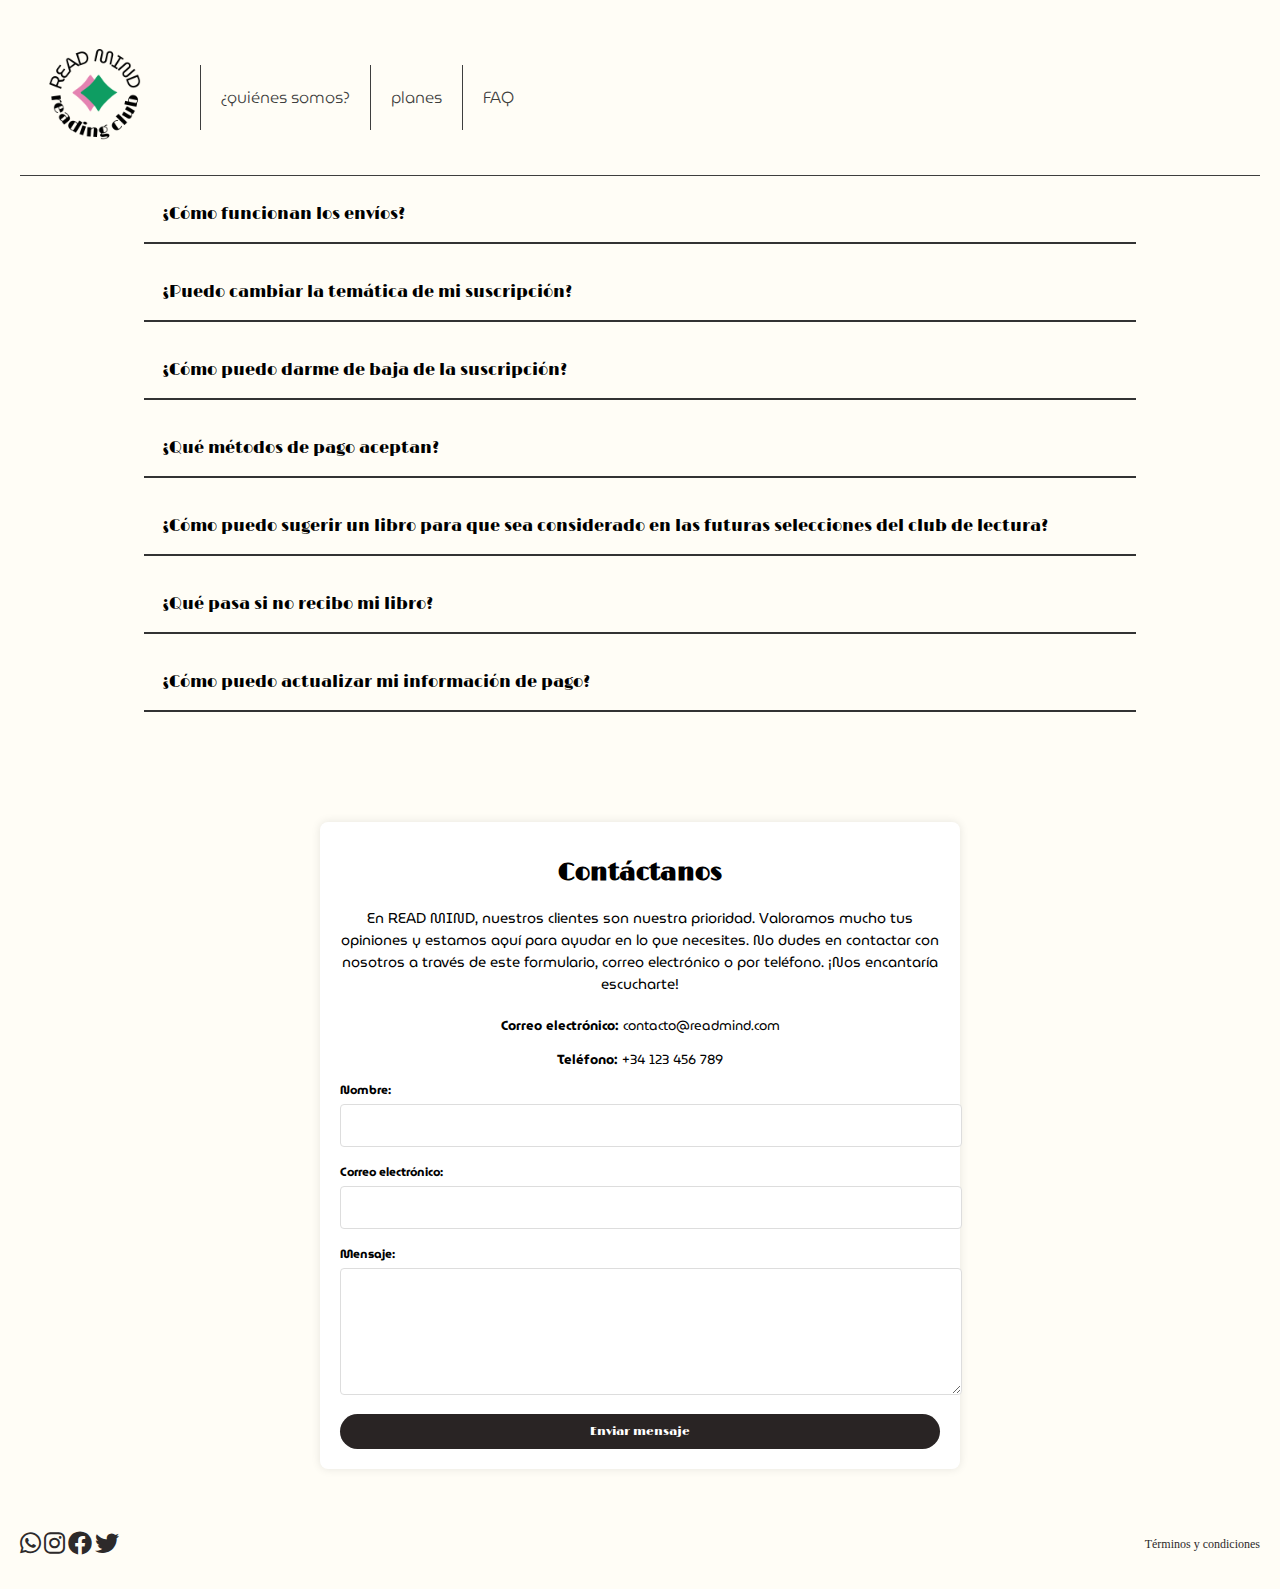
==== contacto.html @ d183d10a "save" ====
<!DOCTYPE html>
<html lang="es">
<head>
    <meta charset="UTF-8">
    <meta name="viewport" content="width=device-width, initial-scale=1.0">
    <title>Contacto</title>
    <link rel="preconnect" href="https://fonts.googleapis.com">
    <link rel="preconnect" href="https://fonts.gstatic.com" crossorigin>
    <link href="https://fonts.googleapis.com/css2?family=MuseoModerno:ital,wght@0,100..900;1,100..900&display=swap" rel="stylesheet">
    <link href="https://fonts.googleapis.com/css2?family=Jost:ital,wght@0,100..900;1,100..900&family=MuseoModerno:ital,wght@0,100..900;1,100..900&display=swap" rel="stylesheet"> 
    <link href="https://fonts.googleapis.com/css2?family=Italiana&family=MuseoModerno:ital,wght@0,100;1,100&display=swap" rel="stylesheet">
    <link href="https://fonts.googleapis.com/css2?family=Limelight&display=swap" rel="stylesheet">
    <link rel="stylesheet" href="css/styles.css">
    <link rel="stylesheet" href="https://cdnjs.cloudflare.com/ajax/libs/font-awesome/6.0.0-beta3/css/all.min.css">
    <script src="js/contact-script.js" defer></script>
    <script src="js/planes.js" defer></script>
</head>
<body>
    <header class="Header">
        <div class="Header-logo">
            <a href="http://127.0.0.1:5501/index.html"><img src="img/READMIND.png" alt="Logo" class="Header-logoImage"></a>
        </div>
        <div class="Header-paginas">
        <nav class="Header-nav">
            <ul class="Header-navList">
                <li class="Header-navItem"><a href="http://127.0.0.1:5501/quienessomos.html" class="Header-navLink">¿quiénes somos?</a></li>

                <li class="Header-navItem"><a href="http://127.0.0.1:5501/planes.html" class="Header-navLink">planes</a></li>
                <li class="Header-navItem"><a href="http://127.0.0.1:5501/contacto.html" class="Header-navLink">FAQ</a></li>
            </ul>
        </nav>
    </div>
    </header>
    <div class="acordeon">
        <div class="accordion">
            <button class="accordion-item">¿Cómo funcionan los envíos?</button>
            <div class="panel">
                <p>Los libros se envían el primer día hábil de cada mes. Recibirás un correo electrónico con el número de seguimiento una vez que se haya enviado tu libro.</p>
            </div>

            <button class="accordion-item">¿Puedo cambiar la temática de mi suscripción?</button>
            <div class="panel">
                <p>Sí, puedes cambiar la temática de tu suscripción en tu perfil o enviándonos un correo electrónico a soporte@readmind.com antes del 25 de cada mes.</p>
            </div>

            <button class="accordion-item">¿Cómo puedo darme de baja de la suscripción?</button>
            <div class="panel">
                <p>Para darte de baja, simplemente accede a tu perfil y sigue las instrucciones en la sección de administración de suscripciones. También puedes contactarnos a soporte@readmind.com para asistencia.</p>
            </div>

            <button class="accordion-item">¿Qué métodos de pago aceptan?</button>
            <div class="panel">
                <p>Aceptamos únicamente tarjeta de débito o crédito.</p>
            </div>

            <button class="accordion-item">¿Cómo puedo sugerir un libro para que sea considerado en las futuras selecciones del club de lectura?</button>
            <div class="panel">
                <p>Puedes sugerir un libro enviándonos un correo electrónico a sugerencias@readmind.com con el título del libro, el autor y una breve descripción de por qué crees que sería una buena elección para nuestros miembros. ¡Estamos siempre abiertos a nuevas recomendaciones!</p>
            </div>

            <button class="accordion-item">¿Qué pasa si no recibo mi libro?</button>
            <div class="panel">
                <p>Si no recibes tu libro, por favor contáctanos a soporte@readmind.com y te ayudaremos a rastrear el envío o a enviar un reemplazo si es necesario.</p>
            </div>

            <button class="accordion-item">¿Cómo puedo actualizar mi información de pago?</button>
            <div class="panel">
                <p>Puedes actualizar tu información de pago accediendo a tu perfil y seleccionando la opción de actualizar información de pago. También puedes contactarnos para obtener asistencia.</p>
            </div>
        </div>
    </div>
    <div class="contact-form-container">
        <h1 class="contact-form-title">Contáctanos</h1>
        <p class="contact-form-text">En <span class="destacado">READ MIND</span>, nuestros clientes son nuestra prioridad. Valoramos mucho tus opiniones y estamos aquí para ayudar en lo que necesites. No dudes en contactar con nosotros a través de este formulario, correo electrónico o por teléfono. ¡Nos encantaría escucharte!</p>
        
        <p class="contact-form-info"><strong>Correo electrónico:</strong> contacto@readmind.com</p>
        <p class="contact-form-info"><strong>Teléfono:</strong> +34 123 456 789</p>
        
        <form id="contact-form" class="contact-form">
            <div class="contact-form-group">
                <label for="contact-form-name" class="contact-form-label">Nombre:</label>
                <input type="text" id="contact-form-name" name="contact-form-name" class="contact-form-input" required>
            </div>
            <div class="contact-form-group">
                <label for="contact-form-email" class="contact-form-label">Correo electrónico:</label>
                <input type="email" id="contact-form-email" name="contact-form-email" class="contact-form-input" required>
            </div>
            <div class="contact-form-group">
                <label for="contact-form-message" class="contact-form-label">Mensaje:</label>
                <textarea id="contact-form-message" name="contact-form-message" class="contact-form-input" rows="5" required></textarea>
            </div>
            <button type="submit" class="contact-form-button">Enviar mensaje</button>
        </form>
        <div id="contact-form-confirmation-message" class="contact-form-confirmation-message" style="display: none;">
            <p>Tu mensaje ha sido enviado con éxito. Nos pondremos en contacto contigo en el menor tiempo posible.¡Gracias!</p>
        </div>
    </div>

    <div class="footer">
        
        <div class="social-icons">
            <a href="https://wa.me/123456789" target="_blank" title="WhatsApp">
                <i class="fab fa-whatsapp fa-2xl"></i>
            </a>
            <a href="https://www.instagram.com/tu_perfil" target="_blank" title="Instagram">
                <i class="fab fa-instagram fa-2xl"></i>
            </a>
            <a href="https://www.facebook.com/tu_perfil" target="_blank" title="Facebook">
                <i class="fa-brands fa-facebook fa-2xl"></i>
            </a>
            <a href="https://twitter.com/tu_perfil" target="_blank" title="Twitter">
                <i class="fab fa-twitter fa-2xl"></i>
            </a>
        </div>
        <div class="Footer_tyc "><a href="tyyc.html">Términos y condiciones</a></div>
       
    </div>
</body>
</html>
---- css/styles.css ----
body {
    margin: 20px;
    padding: 0;
    display: flex;
    flex-direction: column;
    background-color: rgb(255, 253, 246);
    cursor: url('img/iconologo.png'), auto;
    font-size: 12px;
    min-height: 100vh;
    scrollbar-width: thin; /* Ancho de la barra de desplazamiento */
    scrollbar-color: rgb(14, 157, 98) #f1f1f1; /* Color de la barra de desplazamiento y del track */
}

  
/* Estilo para navegadores basados en Trident/EdgeHTML (Internet Explorer y Edge antiguo) */
body::-ms-scrollbar {
    width: 12px;
}

body::-ms-scrollbar-track {
    background: #f1f1f1;
}

::-webkit-scrollbar {
    width: 12px; /* Ancho de la barra de desplazamiento */
}

::-webkit-scrollbar-track {
    background: #f1f1f1; /* Color del track de la barra de desplazamiento */
}

::-webkit-scrollbar-thumb {
    background-color: #0E9D62; /* Color de la barra de desplazamiento */
    border-radius: 10px; /* Redondeado de la barra de desplazamiento */
    border: 3px solid #f1f1f1; /* Borde alrededor de la barra de desplazamiento */
}

.Header {
    display: flex;
    padding: 10px 10px;
    color: rgb(45, 42, 42);
    flex-wrap: wrap;
    justify-content: flex-start;
    align-items: center;
    font-family: "MuseoModerno", sans-serif;
    font-optical-sizing: auto;
    font-weight: 300;
    font-style: normal;
    border-bottom: 1px solid rgb(62, 62, 62);
    position: relative;
    
}


.Header-logoImage {
    width: 100px;
    margin: 15px;
}

.Header-navList {
    justify-content: center;
      list-style: none;
      display: flex;
      flex-wrap: wrap;
      font-size: 16px;
    
  }


/* .Main-imglateral{
    position: fx;
} */
  

.Header-navItem {
    padding: 20px;
    border-left: 1px solid rgb(62, 62, 62); 
}

.Header-navLink {
    color: rgb(62, 62, 62);
    text-decoration: none;
   
}

.Header-navLink:hover {
    
    font-weight: 600;
    
}

.Header-paginas{
    display: flex;
    flex-direction: row;
    justify-content: space-between;
    font-size: 16px;
}
.Main {
    flex: 1;
    padding: 30px;
    text-align: center;
    display: flex;
   align-items: center;
    flex-direction: column;
    margin: 20px;

}

.Main-secundario{
    display: flex;
    justify-content: center;
    


}

.Main-encabezado{
  
    font-family: "limelight";

}
.Main-texto{
    font-size: 24px;
    font-family: "musemoderno";
    font-weight: 300;
    line-height: 150%;
    flex-wrap: wrap;
    margin: 20px;
    text-align: justify;
    text-justify: inter-word;
    

}
.Main-intro{
    width: 80%;
    min-width: 300px;
}

.Main-imgsec{
    width: 20%;
    height: 20%;

}

.Main-quienessomosbox{
    display: flex;
    flex-direction: row;
}

.Main-quienessomos{
    display: flex;
    flex-direction: column;
    justify-content: center;
    align-items:center;

}
.Main-textosecundariobox{
    display: flex;
    justify-content: center;
    flex-direction: column;
    width: 80%;
    min-width: 300px;
}

.Main-textosecundario{ font-size: 20px;
    font-family: "musemoderno";
    text-align:center;
    font-weight: 200;
    line-height: 150%;
    flex-wrap: wrap;
    margin: 20px 0 50px 0;
    max-width: 1030px;
    

}

.Main-newsletter {
    padding: 20px;
    border-radius: 25px 0px 25px 0px;
    text-align: center;
    background-color: rgba(126, 212, 139, 0.5); /* Color de fondo con opacidad */
    box-shadow: 0 0 10px rgba(0, 0, 0, 0.1); /* Sombra */
    max-width: 400px;
    

}
.Main-newsletter h2 {
    margin-bottom: 20px;
    font-size: 24px;
    color: #333;
    font-family: "limelight";
}

.Main-newsletter p{
    font-family: "museomoderno";
    font-size: 16px;
}
.Main-newsletter input[type="email"] {
    width: calc(100% - 100px);
    padding: 10px;
    margin-bottom: 20px;
    border: 1px solid #ccc;
    border-radius: 25px;
    background-color: rgba(255, 253, 246);
}
.Main-newsletter input[type="submit"] {
    background-color: rgb(62, 62, 62); 
    color: #fff;
    border: none;
    padding: 10px 20px;
    border-radius: 25px;
    cursor: pointer;
    font-size: 16px;
    font-family: "limelight";
}
.Main-newsletter input[type="submit"]:hover {
    background-color: rgb(228, 130, 177);
    box-shadow: 0 0 7px 1px rgb(228, 130, 177);
}

.Main-parteinferior{
    display: flex;
    flex-direction: row;
    justify-content: space-around;
    align-items: center;
    width: 100%;
    flex-wrap: wrap;
    
}

.Main-ilustracion{
    width: 100%;
} 

.Main-ilustracion--img{
    max-width: 30%;
    
}

.destacado{
    font-family: "museomoderno";
    font-weight: 400;
}

 .Main-proceso{
    margin-top: 50px;
    display: flex;
    justify-content: center;
    flex-wrap: wrap;

} 

.Main-procesoItem{
    width: 300px;
    padding: 50px;
}
.button{
   
    margin: 20px;
    background-color: rgb(41, 36, 36);
    font-size: 20px;
    padding: 15px;
    border-radius: 25px;
    color: white;
    text-decoration: none;
    font-family: "limelight";

   
    
}

.button:hover{
    background-color: rgb(228, 130, 177);
    box-shadow: 0 0 7px 1px rgb(228, 130, 177);
}

.Main-cita{
    display: flex;
    flex-direction: column;
    justify-content: center;
    align-items: center;
    font-family: "musemoderno";
    font-weight: 200;
    font-style: italic;
    margin-left: 50px;
    width: 600px;
    margin: 20px 25px;

}

.Main-quote{
    font-size: 20px;
    text-align: justify;
    
}

.Main-author{
    font-family: "Italiana";
    font-size: 16px;
    text-align:end;


}

.footer {
    background-color: rgb(255, 253, 246);
    color: rgb(41, 36, 36);
    display: flex;
    flex-direction: row;
    justify-content: space-between;
    align-items: center;
    margin-right: 50px;
    min-width: 100%;
    height: 50px;
    
  }

 .footer a {
     color: rgb(45, 42, 42);
     text-decoration: none;
    
     
 }
.slider-container {
    width: 100%;
    max-width: 1200px;
    overflow: hidden;
    position: relative;
    margin: 0 auto; /* Centra el contenedor */
    
}

.slider {
    display: flex;
    transition: transform 0.2s ease-in-out;
    }

.employee-card {
    flex: 0 0 33.33%; /* Tres tarjetas por fila */
    box-sizing: border-box;
    padding: 20px;
    text-align: center;
    text-justify: distribute-all-lines;
    background-color: rgba(126, 212, 139, 0.5);

    margin: 10px;
    border-radius: 25px 0px 25px 0px;
    max-width: 300px; /* Ancho máximo ajustado */
    min-width: 200px; /* Ancho mínimo para evitar problemas */
    
}

.employee-card img {
    width: 150px;
    height: 150px;
    border-radius: 50%;
    margin-bottom: 10px;
    object-fit: cover;
    border: 10px solid rgb(228, 130, 177); /* Borde con color */
    box-shadow: 0 0 7px 1px rgb(228, 130, 177);
}

.employee-card h3 {
    margin: 10px 0;
    font-family: "limelight";
}

.employee-card p {
    font-size: 14px;
    color: rgb(45, 42, 42);
    font-family: "museomoderno";
}

.employee-card .Main-quote {
    color: rgb(45, 42, 42);
    font-family: "museomoderno";
    font-weight: 200;
    font-style: italic;
}

.employee-card .Main-author {
    font-style: italic;
    color: rgb(45, 42, 42);
    font-family: "italiana";
}

.nav-buttons {
    position: absolute;
    top: 50%;
    width: 100%;
    display: flex;
    justify-content: space-between;
}

.nav-buttons button {
    background-color: transparent;
    border: none;
    font-size: 2em;
    cursor: pointer;
    color: #333;
}

.nav-buttons button:focus {
    outline: none;
}

.pricing-table {
    display: flex;
    justify-content: center;
    align-items: center;
    gap: 20px;
    margin: 20px;
flex-wrap: wrap;
    
}

.pricing-card {
    border-radius: 25px 0px 25px 0px;
    box-shadow: 0 2px 5px rgba(0, 0, 0, 0.1);
    width: 300px;
    height: 450px;
    padding: 20px;
    text-align: center;
    transition: transform 0.3s ease-in-out;
    color: rgb(45, 42, 42);
    font-family: "museomoderno";
    font-weight: 400;
    font-size: 14px;
    text-justify: distribute-all-lines;
    background-color: rgba(126, 212, 139, 0.5);
}

.pricing-card:hover {
    transform: scale(1.05);
    box-shadow: 0 0 7px 1px rgb(228, 130, 177);
    
}

.pricing-card h2 {
    margin-top: 20px;
    color: #333;
    font-family: "limelight";
}

.price {
    font-size: 24px;
    color: #0E9D62;
}

.pricing-card ul {
    list-style: none;
    padding: 0;
}

.pricing-card ul li {
    margin: 10px 0;
    color: #666;
}

.signup-btn {
    display: inline-block;
    margin-top: 20px;
    text-decoration: none;
    margin: 20px;
    background-color: rgb(41, 36, 36);
    font-size: 14px;
    padding: 15px;
    border-radius: 25px;
    color: white;
    text-decoration: none;
    font-family: "limelight";
}

.signup-btn:hover {
    background-color: rgb(228, 130, 177);
    box-shadow: 0 0 7px 1px rgb(228, 130, 177);
}

.container {
    padding: 20px;
    display: flex;
    flex-direction: column;
    width: 80%;
  
}

.title {
    font-family: 'Limelight', cursive;
    color: #333;
    text-align: center;
    font-size: 24px;
    margin-bottom: 20px;
   
}

.subtitle {
    font-family: 'Limelight', cursive;
    color: #333;
    font-size: 18px;
    margin-top: 10px;

}

.description, .plan-description, .final-description {
    font-size: 16px;
    line-height: 1.6;
    color: rgb(45, 42, 42);
    font-family: "museomoderno";
    text-align:justify;
}

.plan {
    margin-bottom: 20px;
    display: flex;
    flex-direction: column;
    align-items: flex-start;
}

.plan-title {
    font-family: 'Limelight', cursive;
    color: #333;
    font-size: 24px;
    margin-top: 20px;
}

.accordion-item {
  background-color: rgb(255, 253, 246);
   cursor: pointer;
    padding: 18px;
    width: 80%;
    text-align: left;
    font-size: 16px;
    
    font-family: "limelight";
    flex-direction: column;
    
    display: flex;
    justify-content: start;
    align-items: start;
    margin: 10px;
   border: none;
   border-bottom: 2px solid #333;
  
}

.accordion-item:hover {
   
    border-bottom: 2px solid rgb(228, 130, 177);
    
}

.accordion{
    display: flex;
    flex-direction: column;
    justify-content: center;
    align-items: center;
    margin-bottom: 20px;

}
.acordeon{
    width: 100%;
    margin-bottom: 30px;
    
    
    
}
.panel {
    display: none;
    padding:  15px;
    
    overflow: hidden;
    font-family: "museomoderno";
    font-size: 16px;
    border-radius: 10px;
    text-align: justify;
    width: 80%;
    
}

.panel p {
    margin-top: 0;
}

.panel.active {
    display: block;

}

.faq-title{
    font-family: "limelight";
}

.form-container {
    background-color: #fff;
    padding: 20px;
    border-radius: 10px;
    box-shadow: 0 2px 10px rgba(0, 0, 0, 0.1);
    width: 80%;
    font-family: "museomoderno";
    display: flex;
    flex-direction: column;
    justify-content: center;
    align-items: center;
}

.form-title {
    font-family: 'Limelight', cursive;
    text-align: center;
}

.form-group {
    margin-bottom: 15px;
    display: flex;
    flex-direction: column;
    align-items: flex-start;
}

.form-group--check{
    display: flex;
    flex-direction: row;

}

.form-label {
    display: block;
    margin-bottom: 5px;
}

.form-input {
    width: 100%;
    padding: 8px;
    border: 1px solid #cccccc;
    border-radius: 5px;
    box-sizing:content-box;
}

.error-message {
    color: red;
    font-size: 12px;
    display: none;
}

.password-strength {
    margin-top: 5px;
    font-size: 12px;
}

.form-button {
    margin: 20px;
    background-color: rgb(41, 36, 36);
    font-size: 16px;
    padding: 15px;
    border-radius: 25px;
    color: white;
    text-decoration: none;
    font-family: "limelight";
}

.form-button--cancel{
    margin: 20px;
    font-size: 16px;
    padding: 15px;
    border-radius: 25px;
    text-decoration: none;
    font-family: "limelight";
    background-color: #c87d2d;
    
}


.form-button:hover {
    background-color: rgb(228, 130, 177);
    box-shadow: 0 0 7px 1px rgb(228, 130, 177);
}

.confirmation-message {
    text-align: center;
    margin-top: 20px;
    background-color: #e7f3fe;
    color: #31708f;
    padding: 10px;
    border: 1px solid #bce8f1;
    border-radius: 5px;
}

.genre-select {
    margin-bottom: 10px;
}

.login-container {
    background-color: #fff;
    padding: 20px;
    border-radius: 10px;
    box-shadow: 0 2px 10px rgba(0, 0, 0, 0.1);
    width: 300px;
    display: flex;
    flex-direction: column;
    justify-content: center;
    align-items: center;
}

.login-title {
    font-family: 'Limelight', cursive;
    text-align: center;
}

.form-group {
    margin-bottom: 15px;
}

.form-label {
    display: block;
    margin-bottom: 5px;
    font-family: "museomoderno";
}

.form-input {
    width: 100%;
    padding: 8px;
    border: 1px solid #ccc;
    border-radius: 5px;
    box-sizing: border-box;
}

.error-message {
    color: red;
    font-size: 12px;
    display: none;
    font-family: "museomoderno";
}

.form-button {
    color: white;
    padding: 10px 20px;
    border: none;
    cursor: pointer;
    margin-top: 10px;
    margin: 20px;
    background-color: rgb(41, 36, 36);
    border-radius: 25px;
    color: white;
    text-decoration: none;
    font-family: "limelight";
    
}

.not-member-text{
    font-family: "museomoderno";
}

.form-button:hover {
    background-color: rgb(228, 130, 177);
    box-shadow: 0 0 7px 1px rgb(228, 130, 177);
}

.forgot-password {
    text-align: center;
    margin-top: 15px;
    font-family: "museomoderno";
}

.forgot-password a {
    color: #31708f;
    text-decoration: none;
    
}

.confirmation-message {
    text-align: center;
    margin-top: 20px;
    background-color: #e7f3fe;
    color: #31708f;
    padding: 10px;
    border: 1px solid #bce8f1;
    border-radius: 5px;
}

.contact-form-container {
    max-width: 600px;
    min-width: 300px;
    margin: 50px auto;
    padding: 20px;
    background-color: #fff;
    border-radius: 8px;
    box-shadow: 0 0 10px rgba(0, 0, 0, 0.1);
}

.contact-form-title {
    font-family: 'Limelight', cursive;
    font-size: 2em;
    margin-bottom: 20px;
    text-align: center;
}

.contact-form-text,
.contact-form-info,
.contact-form-label,
.contact-form-input,
.contact-form-button,
.contact-form-confirmation-message {
    font-family: 'MuseoModerno', sans-serif;
}

.contact-form-text {
    font-size: 1.2em;
    margin-bottom: 20px;
    text-align: center;
}

.contact-form-info {
    font-size: 1.1em;
    margin-bottom: 10px;
    text-align: center;
}

.contact-form-group {
    margin-bottom: 15px;
}

.contact-form-label {
    display: block;
    font-weight: bold;
    margin-bottom: 5px;
}

.contact-form-input {
    width: 100%;
    padding: 10px;
    border: 1px solid #ddd;
    border-radius: 4px;
}

.contact-form-button {
    padding: 10px;
    background-color: rgb(41, 36, 36);
    border: none;
    border-radius: 25px;
    color: #fff;
    font-size: 1em;
    cursor: pointer;
    text-decoration: none;
font-family: "limelight";
width: 100%;
}








.contact-form-button:hover {
    background-color: rgb(228, 130, 177);
box-shadow: 0 0 7px 1px rgb(228, 130, 177);
}

.contact-form-confirmation-message {
    margin-top: 20px;
    font-size: 1.1em;
    color: #0E9D62;
    text-align: center;
}
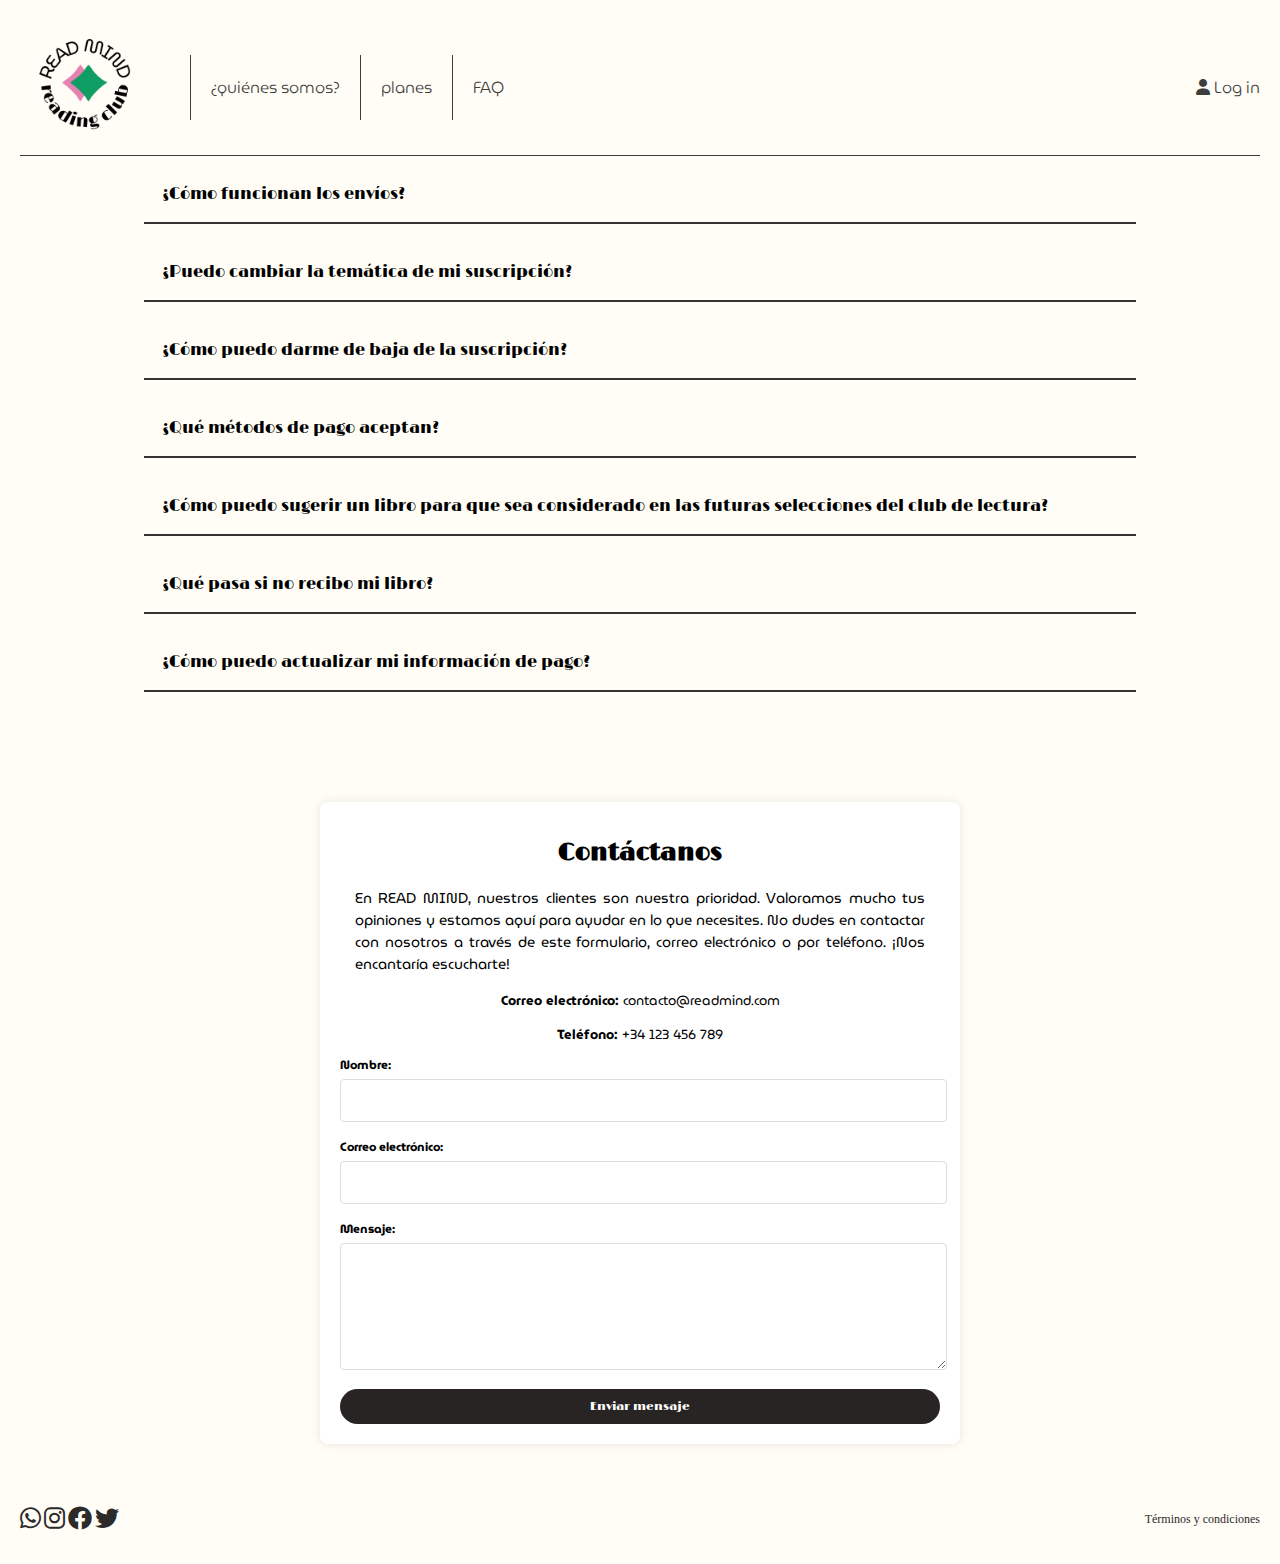
==== commit ffaf23ae: "act" ====
--- a/contacto.html
+++ b/contacto.html
@@ -14,22 +14,39 @@
     <link rel="stylesheet" href="https://cdnjs.cloudflare.com/ajax/libs/font-awesome/6.0.0-beta3/css/all.min.css">
     <script src="js/contact-script.js" defer></script>
     <script src="js/planes.js" defer></script>
+    <script src="js/menu.js"></script>
 </head>
 <body>
     <header class="Header">
-        <div class="Header-logo">
-            <a href="http://127.0.0.1:5501/index.html"><img src="img/READMIND.png" alt="Logo" class="Header-logoImage"></a>
+        <div class="Header-paginas">
+            <div class="Header-logo">
+                <a href="http://127.0.0.1:5501/index.html"><img src="img/READMIND.png" alt="Logo" class="Header-logoImage"></a>
+            </div>
+            <nav class="Header-nav">
+                <ul class="Header-navList">
+                    <li class="Header-navItem"><a href="http://127.0.0.1:5501/quienessomos.html" class="Header-navLink">¿quiénes somos?</a></li>
+                    <li class="Header-navItem"><a href="http://127.0.0.1:5501/planes.html" class="Header-navLink">planes</a></li>
+                    <li class="Header-navItem"><a href="http://127.0.0.1:5501/contacto.html" class="Header-navLink">FAQ</a></li>
+                </ul>
+            </nav>
         </div>
-        <div class="Header-paginas">
-        <nav class="Header-nav">
-            <ul class="Header-navList">
-                <li class="Header-navItem"><a href="http://127.0.0.1:5501/quienessomos.html" class="Header-navLink">¿quiénes somos?</a></li>
-
-                <li class="Header-navItem"><a href="http://127.0.0.1:5501/planes.html" class="Header-navLink">planes</a></li>
-                <li class="Header-navItem"><a href="http://127.0.0.1:5501/contacto.html" class="Header-navLink">FAQ</a></li>
-            </ul>
-        </nav>
-    </div>
+        <div class="Header-right">
+            <a href="login.html" class="Header-navLink">
+                <i class="fas fa-user"></i> Log in
+            </a>
+        </div>
+        <button class="Header-menuButton" aria-label="Abrir menú">
+            <i class="fas fa-bars"></i>
+        </button>
+        <div class="Header-mobileMenu">
+            <nav class="Header-navMobile">
+                <ul class="Header-navListMobile">
+                    <li class="Header-navItemMobile"><a href="http://127.0.0.1:5501/quienessomos.html" class="Header-navLinkMobile">¿Quiénes somos?</a></li>
+                    <li class="Header-navItemMobile"><a href="http://127.0.0.1:5501/planes.html" class="Header-navLinkMobile">Planes</a></li>
+                    <li class="Header-navItemMobile"><a href="http://127.0.0.1:5501/contacto.html" class="Header-navLinkMobile">FAQ</a></li>
+                </ul>
+            </nav>
+        </div>
     </header>
     <div class="acordeon">
         <div class="accordion">
--- a/css/styles.css
+++ b/css/styles.css
@@ -10,7 +10,7 @@
     font-size: 12px;
     min-height: 100vh;
     scrollbar-width: thin; /* Ancho de la barra de desplazamiento */
-    scrollbar-color: rgb(14, 157, 98) #f1f1f1; /* Color de la barra de desplazamiento y del track */
+    scrollbar-color: rgb(14, 157, 98); /* Color de la barra de desplazamiento y del track */
 }
 
   
@@ -20,29 +20,27 @@
 }
 
 body::-ms-scrollbar-track {
-    background: #f1f1f1;
-}
+    background:rgb(255, 253, 246);}
 
 ::-webkit-scrollbar {
     width: 12px; /* Ancho de la barra de desplazamiento */
 }
 
 ::-webkit-scrollbar-track {
-    background: #f1f1f1; /* Color del track de la barra de desplazamiento */
+    background:rgb(255, 253, 246); /* Color del track de la barra de desplazamiento */
 }
 
 ::-webkit-scrollbar-thumb {
     background-color: #0E9D62; /* Color de la barra de desplazamiento */
     border-radius: 10px; /* Redondeado de la barra de desplazamiento */
-    border: 3px solid #f1f1f1; /* Borde alrededor de la barra de desplazamiento */
+    border: 3px solid rgb(255, 253, 246); /* Borde alrededor de la barra de desplazamiento */
 }
 
 .Header {
     display: flex;
-    padding: 10px 10px;
     color: rgb(45, 42, 42);
     flex-wrap: wrap;
-    justify-content: flex-start;
+    justify-content: space-between;
     align-items: center;
     font-family: "MuseoModerno", sans-serif;
     font-optical-sizing: auto;
@@ -65,6 +63,7 @@
       display: flex;
       flex-wrap: wrap;
       font-size: 16px;
+      margin-left: auto; /* Mueve los elementos a la derecha en pantallas grandes */
     
   }
 
@@ -76,12 +75,14 @@
 
 .Header-navItem {
     padding: 20px;
-    border-left: 1px solid rgb(62, 62, 62); 
+    border-left: 1px solid rgb(62, 62, 62);
+    
 }
 
 .Header-navLink {
     color: rgb(62, 62, 62);
     text-decoration: none;
+    font-size: 16px;
    
 }
 
@@ -90,13 +91,75 @@
     font-weight: 600;
     
 }
+
 
 .Header-paginas{
     display: flex;
     flex-direction: row;
     justify-content: space-between;
-    font-size: 16px;
-}
+    align-items: center;
+    
+}
+
+.Header-menuButton {
+    display: none;
+    background: none;
+    border: none;
+    font-size: 24px;
+    cursor: pointer;
+    margin: 20px;
+  
+
+}
+
+.Header-mobileMenu {
+    display: none;
+    position: absolute;
+    top: 100%; /* Posiciona el menú desplegable debajo del header */
+    left: 0;
+    width: 100%;
+    background-color:rgb(255, 253, 246); /* Fondo blanco para el menú desplegable */
+    box-shadow: 0px 8px 16px 0px rgba(0,0,0,0.2); /* Sombra */
+    z-index: 1; /* Asegura que esté encima del contenido */
+
+}
+
+
+.Header-navMobile {
+    display: flex;
+    flex-direction: column;
+    align-items: center;
+    position: absolute;
+    top: 100%; /* Posiciona el menú desplegable debajo del header */
+    left: 0;
+    width: 100%;
+    background-color: rgb(255, 253, 246); /* Fondo blanco para el menú desplegable */
+    z-index: 1; /* Asegura que esté encima del contenido */}
+
+.Header-navListMobile {
+    list-style: none;
+    padding: 0;
+    width: 100%;
+    
+}
+
+.Header-navItemMobile {
+    margin: 10px 0;
+    text-align: center; /* Centra los elementos */
+}
+
+.Header-navLinkMobile {
+    color: rgb(62, 62, 62);
+    text-decoration: none;
+    font-size: 16px;
+    padding: 10px 20px;
+    display: block; /* Asegura que los enlaces ocupen todo el ancho */}
+
+    .Header-navLinkMobile:hover {
+        font-weight: 600;
+    }
+    
+
 .Main {
     flex: 1;
     padding: 30px;
@@ -105,6 +168,8 @@
    align-items: center;
     flex-direction: column;
     margin: 20px;
+    justify-content: center;
+  
 
 }
 
@@ -182,7 +247,10 @@
     text-align: center;
     background-color: rgba(126, 212, 139, 0.5); /* Color de fondo con opacidad */
     box-shadow: 0 0 10px rgba(0, 0, 0, 0.1); /* Sombra */
-    max-width: 400px;
+    max-width: 350px;
+    
+
+    
     
 
 }
@@ -223,9 +291,9 @@
 .Main-parteinferior{
     display: flex;
     flex-direction: row;
-    justify-content: space-around;
+    justify-content: space-evenly;
     align-items: center;
-    width: 100%;
+    width: 80%;
     flex-wrap: wrap;
     
 }
@@ -254,7 +322,7 @@
 
 .Main-procesoItem{
     width: 300px;
-    padding: 50px;
+    padding: 20px;
 }
 .button{
    
@@ -409,26 +477,30 @@
 .pricing-table {
     display: flex;
     justify-content: center;
+    align-items: stretch;
+    gap: 20px;
+    
+flex-wrap: wrap;
+width: 80%;
+    
+}
+
+.pricing-card {
+    display: flex;
+    flex-direction: column;
+    justify-content: space-between;
     align-items: center;
-    gap: 20px;
-    margin: 20px;
-flex-wrap: wrap;
-    
-}
-
-.pricing-card {
     border-radius: 25px 0px 25px 0px;
     box-shadow: 0 2px 5px rgba(0, 0, 0, 0.1);
     width: 300px;
-    height: 450px;
-    padding: 20px;
-    text-align: center;
+    min-width: 300px;
+    padding: 10px;
+    
     transition: transform 0.3s ease-in-out;
     color: rgb(45, 42, 42);
     font-family: "museomoderno";
     font-weight: 400;
     font-size: 14px;
-    text-justify: distribute-all-lines;
     background-color: rgba(126, 212, 139, 0.5);
 }
 
@@ -439,31 +511,42 @@
 }
 
 .pricing-card h2 {
-    margin-top: 20px;
-    color: #333;
-    font-family: "limelight";
-}
+    color: rgb(45, 42, 42);
+    font-family: "limelight";
+}
+
+
 
 .price {
     font-size: 24px;
     color: #0E9D62;
+
+
+}
+
+.pricing-card p{ text-align: justify;
+    font-size: 16px;
+    padding: 20px;
+
 }
 
 .pricing-card ul {
     list-style: none;
     padding: 0;
+    text-align: justify;
+    font-size: 16px;
 }
 
 .pricing-card ul li {
-    margin: 10px 0;
-    color: #666;
+    margin: 10px 25px;
+    color: rgb(45, 42, 42);
+    
 }
 
 .signup-btn {
     display: inline-block;
-    margin-top: 20px;
+    margin-bottom: 10px;
     text-decoration: none;
-    margin: 20px;
     background-color: rgb(41, 36, 36);
     font-size: 14px;
     padding: 15px;
@@ -483,6 +566,7 @@
     display: flex;
     flex-direction: column;
     width: 80%;
+    margin-top: 10px;
   
 }
 
@@ -805,8 +889,9 @@
 
 .contact-form-text {
     font-size: 1.2em;
-    margin-bottom: 20px;
-    text-align: center;
+    margin: 15px;
+    text-align: justify;
+
 }
 
 .contact-form-info {
@@ -817,6 +902,7 @@
 
 .contact-form-group {
     margin-bottom: 15px;
+    padding-right: 15px;
 }
 
 .contact-form-label {
@@ -863,3 +949,82 @@
     color: #0E9D62;
     text-align: center;
 }
+
+.Header-contactIcon{
+    position: fixed;
+    bottom: 70px;
+    right: 20px;
+    background-color: rgb(228, 130, 177);
+    color: white;
+    width: 40px;
+    height: 40px;
+    line-height: 40px;
+    text-align: center;
+    font-size: 20px;
+    border-radius: 50%;
+    box-shadow: 0px 4px 8px rgba(0, 0, 0, 0.1);
+    z-index: 1000;
+    transition: background-color 0.3s, transform 0.3s;
+}
+
+.Header-contactIcon:hover{
+    background-color: rgb(228, 130, 177);
+    box-shadow: 0 0 7px 1px rgb(228, 130, 177);
+
+}
+
+.scroll-to-top {
+    position: fixed;
+    bottom: 20px;
+    right: 20px;
+    background-color: rgb(228, 130, 177);
+    color: white;
+    width: 40px;
+    height: 40px;
+    line-height: 40px;
+    text-align: center;
+    font-size: 20px;
+    border-radius: 50%;
+    box-shadow: 0px 4px 8px rgba(0, 0, 0, 0.1);
+    z-index: 1000;
+    display: none; /* La ocultamos inicialmente */
+    transition: background-color 0.3s, transform 0.3s;
+}
+
+.scroll-to-top:hover {
+    background-color: rgb(228, 130, 177);
+    box-shadow: 0 0 7px 1px rgb(228, 130, 177);
+}
+
+@media screen and (max-width: 768px) {
+    .Header {
+        flex-direction: column; /* Cambia a dirección vertical en pantallas más pequeñas */
+        align-items: center; /* Alinea los elementos a la izquierda */
+    }
+
+    .Header-logoImage {
+        margin: 10px auto; /* Centra el logo */
+    }
+
+    .Header-navList {
+        display: none; /* Oculta la lista de navegación en pantallas pequeñas */
+    }
+
+    .Header-menuButton {
+        display: block; /* Muestra el botón de menú en pantallas pequeñas */
+        
+    }
+
+    .Header-mobileMenu {
+        display: none; /* Inicialmente oculta el menú desplegable */
+    }
+
+    .Header-mobileMenu.active {
+        display: flex; /* Muestra el menú desplegable cuando está activo */
+    
+    }
+    .Main {
+        margin-top: 0; /* Elimina el margen superior para que empiece justo después del header */
+        padding-top: 10px; /* Añade un espacio superior al contenido principal */
+    }
+}
